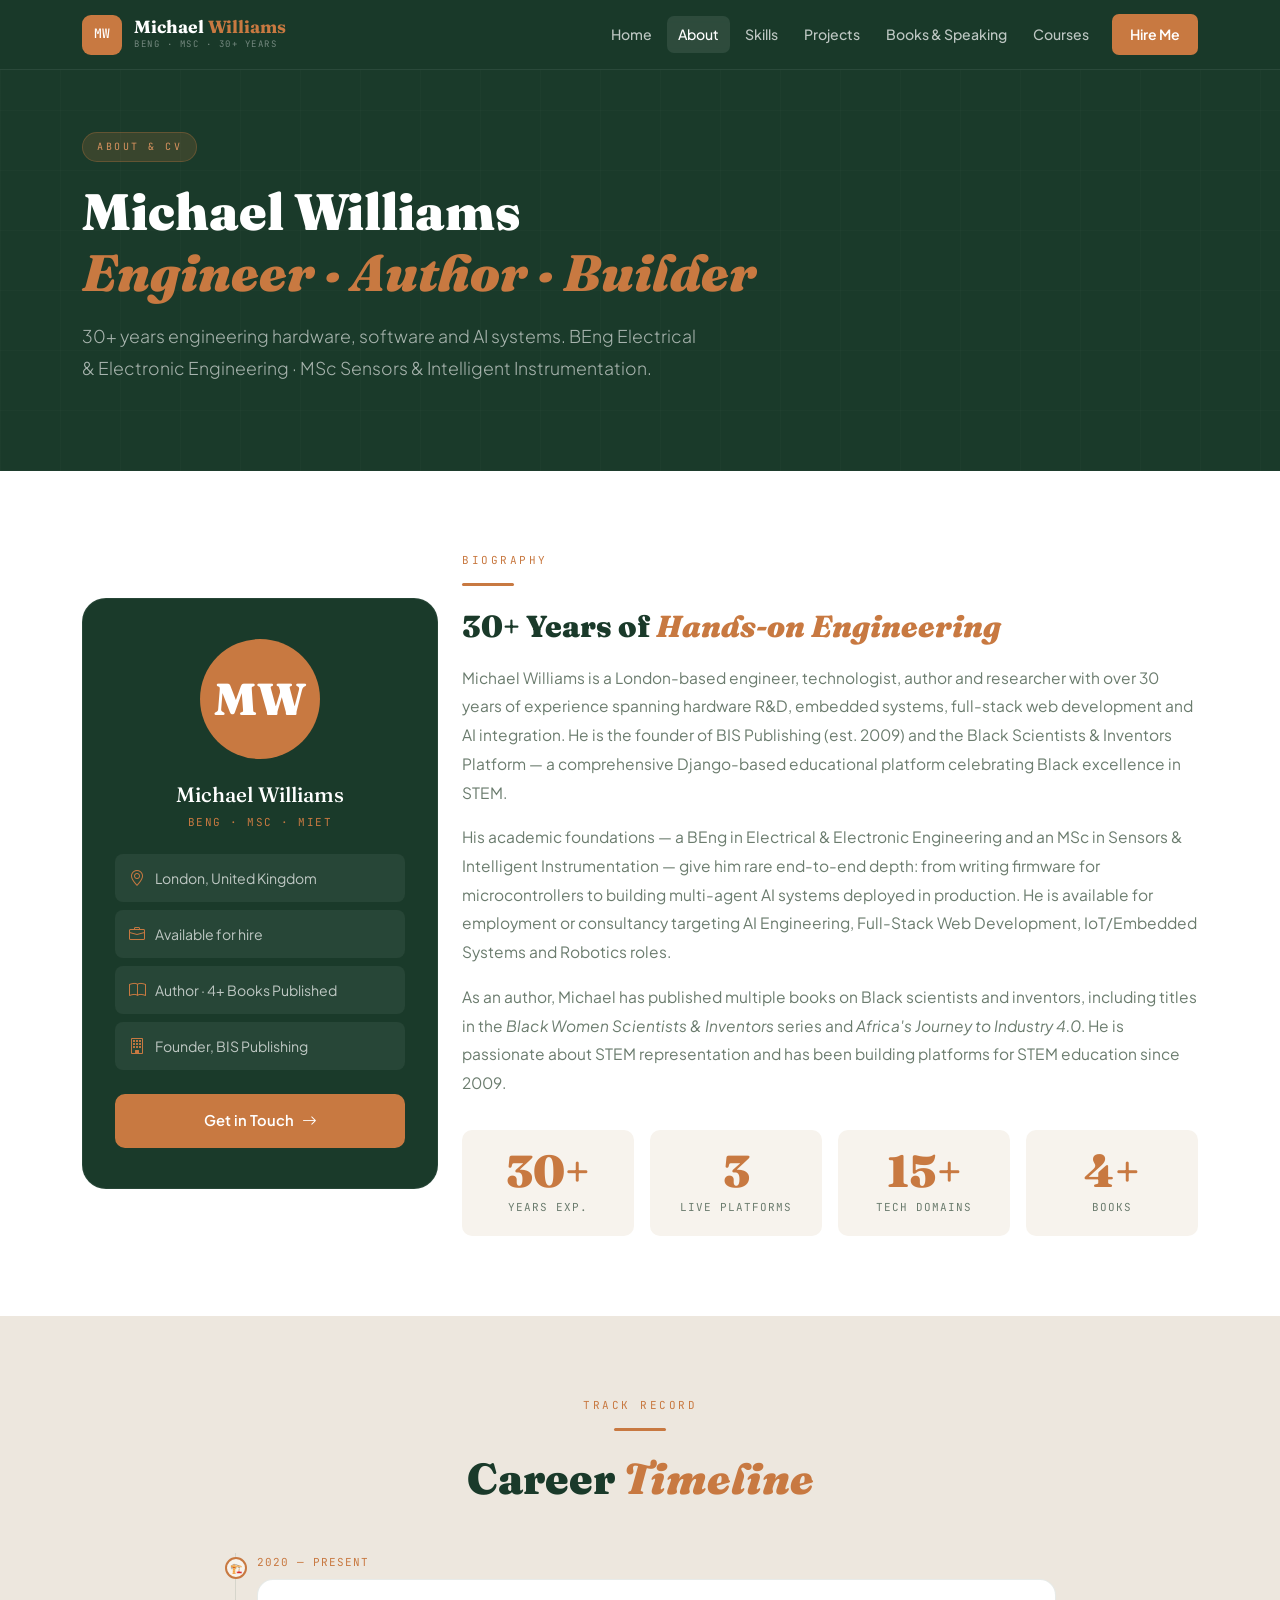
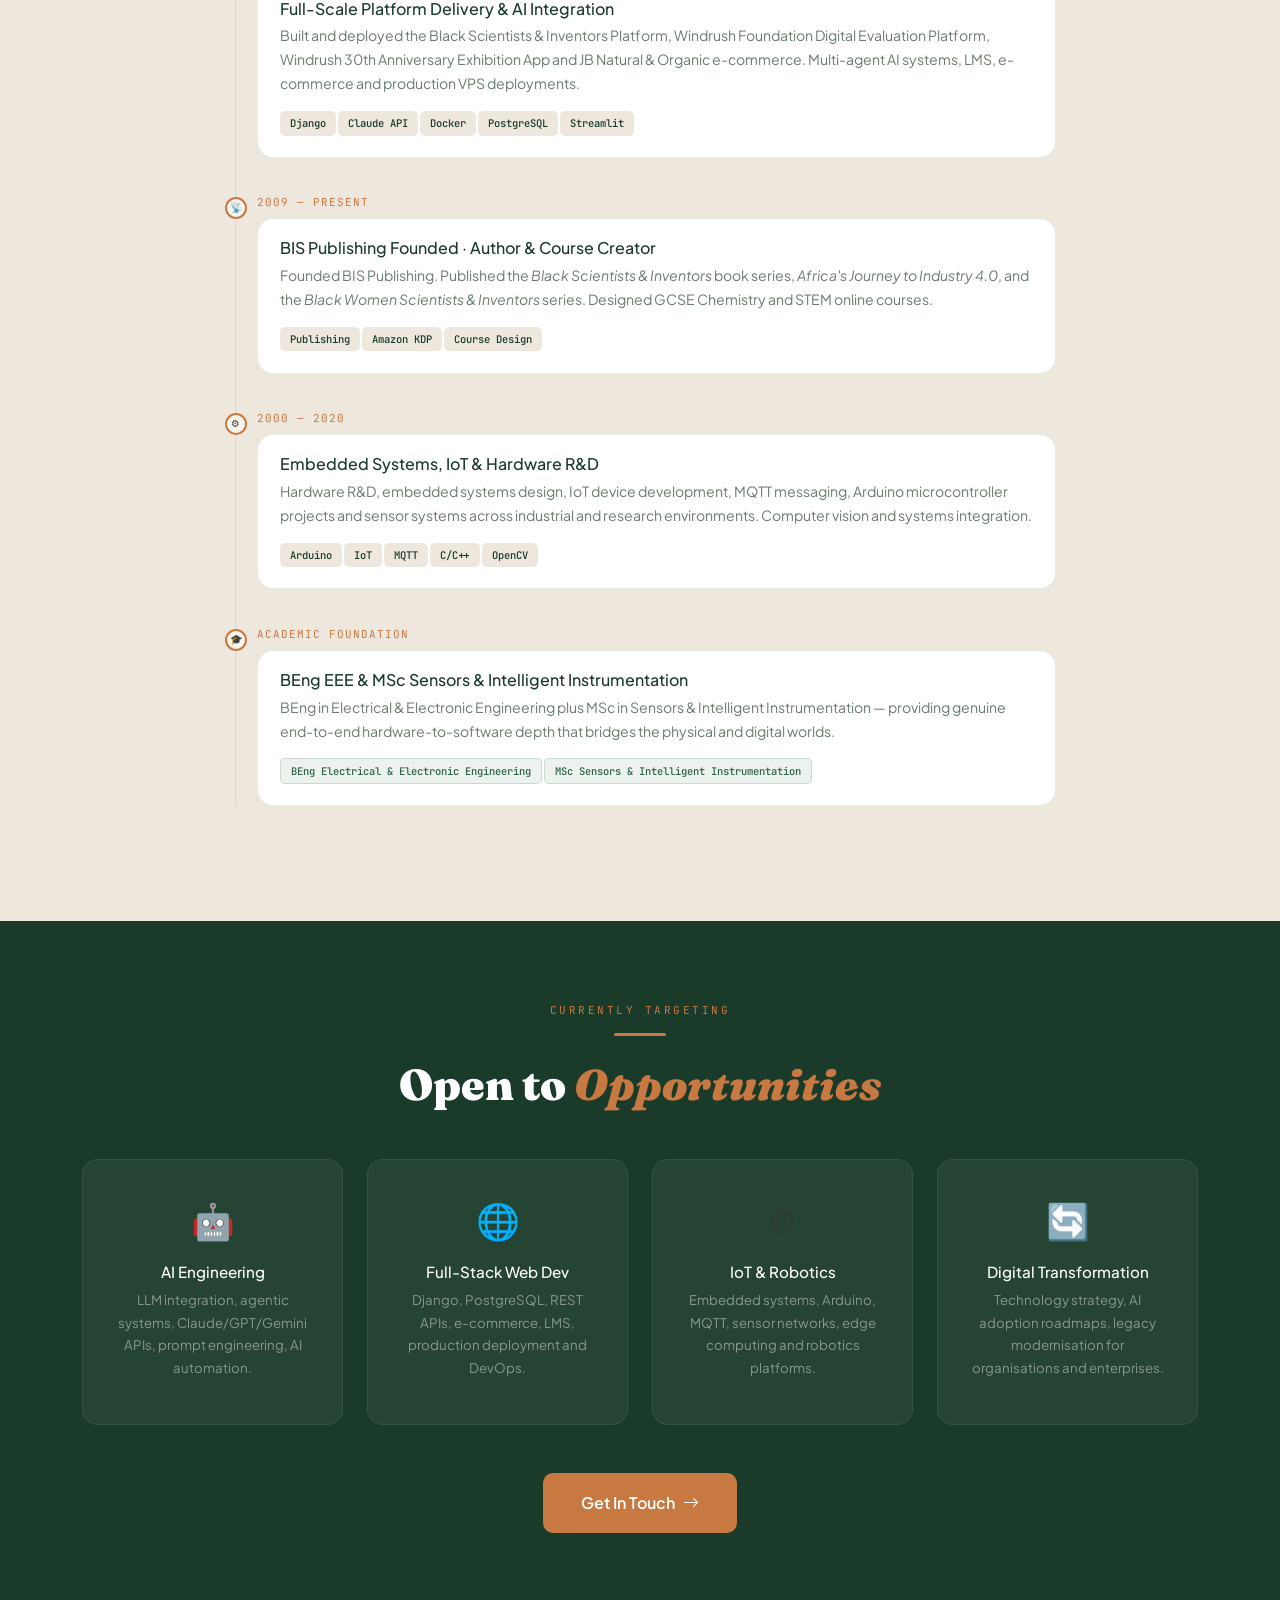
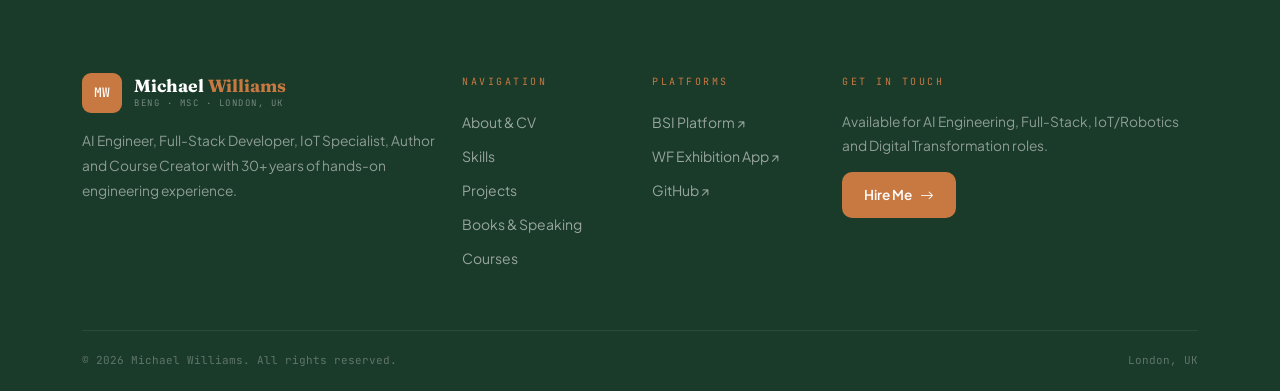
==== about.html @ fec1669c "Initial portfolio — Michael Williams" ====
<!DOCTYPE html>
<html lang="en">
<head>
  <meta charset="UTF-8">
  <meta name="viewport" content="width=device-width, initial-scale=1">
  <title>About & CV | Michael Williams</title>
  <meta name="description" content="Michael Williams BEng MSc — AI Engineer, Full-Stack Developer, IoT Specialist, Author and Course Creator. 30+ years engineering experience. London, UK.">
  <link href="https://cdn.jsdelivr.net/npm/bootstrap@5.3.2/dist/css/bootstrap.min.css" rel="stylesheet">
  <link href="https://cdn.jsdelivr.net/npm/bootstrap-icons@1.11.3/font/bootstrap-icons.css" rel="stylesheet">
  <link href="css/style.css" rel="stylesheet">
</head>
<body>

<!-- ═══ NAVBAR ═══════════════════════════════════════════════ -->
<nav class="navbar navbar-expand-lg fixed-top" id="siteNav">
  <div class="container">
    <a class="navbar-brand" href="index.html">
      <div class="brand-mark">MW</div>
      <div>
        <span class="brand-name">Michael <span>Williams</span></span>
        <span class="brand-sub">BEng · MSc · 30+ Years</span>
      </div>
    </a>
    <button class="navbar-toggler" type="button" data-bs-toggle="collapse" data-bs-target="#navMenu" aria-label="Toggle navigation"><span class="navbar-toggler-icon"></span></button>
    <div class="collapse navbar-collapse" id="navMenu">
      <ul class="navbar-nav ms-auto align-items-lg-center gap-lg-1 py-3 py-lg-0">
        <li class="nav-item"><a class="nav-link" href="index.html">Home</a></li>
        <li class="nav-item"><a class="nav-link active" href="about.html">About</a></li>
        <li class="nav-item"><a class="nav-link" href="skills.html">Skills</a></li>
        <li class="nav-item"><a class="nav-link" href="projects.html">Projects</a></li>
        <li class="nav-item"><a class="nav-link" href="speaking.html">Books & Speaking</a></li>
        <li class="nav-item"><a class="nav-link" href="courses.html">Courses</a></li>
        <li class="nav-item ms-lg-2"><a class="nav-link nav-cta" href="contact.html">Hire Me</a></li>
      </ul>
    </div>
  </div>
</nav>

<!-- ═══ HERO ══════════════════════════════════════════════════ -->
<section class="page-hero">
  <div class="container">
    <div class="hero-badge">About & CV</div>
    <h1>Michael Williams<br><em>Engineer · Author · Builder</em></h1>
    <p class="lead">30+ years engineering hardware, software and AI systems. BEng Electrical & Electronic Engineering · MSc Sensors & Intelligent Instrumentation.</p>
  </div>
</section>

<!-- ═══ BIO ════════════════════════════════════════════════════ -->
<section class="sec-white">
  <div class="container">
    <div class="row align-items-center gy-5">
      <div class="col-lg-4 fade-up">
        <div style="background:var(--green);border-radius:var(--r-xl);padding:2.5rem 2rem;text-align:center;border:1px solid rgba(255,255,255,0.06);">
          <!-- Profile photo placeholder -->
          <div style="width:120px;height:120px;border-radius:50%;background:var(--copper);display:flex;align-items:center;justify-content:center;font-family:'Fraunces',serif;font-size:2.8rem;font-weight:900;color:#fff;margin:0 auto 1.5rem;overflow:hidden;">
            <span><!-- Place your photo here: <img src="images/michael.jpg" style="width:100%;height:100%;object-fit:cover;"> --></span>
            MW
          </div>
          <h4 style="color:#fff;font-size:1.3rem;margin-bottom:0.3rem;">Michael Williams</h4>
          <div style="color:var(--copper);font-family:'JetBrains Mono',monospace;font-size:11px;letter-spacing:1.5px;text-transform:uppercase;margin-bottom:1.4rem;">BEng · MSc · MIET</div>
          <div style="display:flex;flex-direction:column;gap:8px;text-align:left;">
            <div style="background:rgba(255,255,255,0.06);border-radius:8px;padding:10px 14px;display:flex;align-items:center;gap:10px;">
              <i class="bi bi-geo-alt" style="color:var(--copper);"></i>
              <span style="font-size:0.88rem;color:rgba(255,255,255,0.7);">London, United Kingdom</span>
            </div>
            <div style="background:rgba(255,255,255,0.06);border-radius:8px;padding:10px 14px;display:flex;align-items:center;gap:10px;">
              <i class="bi bi-briefcase" style="color:var(--copper);"></i>
              <span style="font-size:0.88rem;color:rgba(255,255,255,0.7);">Available for hire</span>
            </div>
            <div style="background:rgba(255,255,255,0.06);border-radius:8px;padding:10px 14px;display:flex;align-items:center;gap:10px;">
              <i class="bi bi-book" style="color:var(--copper);"></i>
              <span style="font-size:0.88rem;color:rgba(255,255,255,0.7);">Author · 4+ Books Published</span>
            </div>
            <div style="background:rgba(255,255,255,0.06);border-radius:8px;padding:10px 14px;display:flex;align-items:center;gap:10px;">
              <i class="bi bi-building" style="color:var(--copper);"></i>
              <span style="font-size:0.88rem;color:rgba(255,255,255,0.7);">Founder, BIS Publishing</span>
            </div>
          </div>
          <div style="margin-top:1.5rem;">
            <a href="contact.html" class="btn-copper" style="width:100%;justify-content:center;">Get in Touch <i class="bi bi-arrow-right"></i></a>
          </div>
        </div>
      </div>

      <div class="col-lg-8 fade-up delay-1">
        <div class="label-tag">Biography</div>
        <div class="copper-rule"></div>
        <h2 class="section-heading" style="font-size:1.9rem;">30+ Years of <em>Hands-on Engineering</em></h2>
        <p style="color:var(--muted);line-height:1.85;margin-top:1.2rem;font-size:0.97rem;">Michael Williams is a London-based engineer, technologist, author and researcher with over 30 years of experience spanning hardware R&D, embedded systems, full-stack web development and AI integration. He is the founder of BIS Publishing (est. 2009) and the Black Scientists &amp; Inventors Platform — a comprehensive Django-based educational platform celebrating Black excellence in STEM.</p>
        <p style="color:var(--muted);line-height:1.85;margin-top:0.9rem;font-size:0.97rem;">His academic foundations — a BEng in Electrical &amp; Electronic Engineering and an MSc in Sensors &amp; Intelligent Instrumentation — give him rare end-to-end depth: from writing firmware for microcontrollers to building multi-agent AI systems deployed in production. He is available for employment or consultancy targeting AI Engineering, Full-Stack Web Development, IoT/Embedded Systems and Robotics roles.</p>
        <p style="color:var(--muted);line-height:1.85;margin-top:0.9rem;font-size:0.97rem;">As an author, Michael has published multiple books on Black scientists and inventors, including titles in the <em>Black Women Scientists &amp; Inventors</em> series and <em>Africa's Journey to Industry 4.0</em>. He is passionate about STEM representation and has been building platforms for STEM education since 2009.</p>

        <div class="row g-3 mt-3">
          <div class="col-6 col-sm-3">
            <div style="text-align:center;background:var(--cream);border-radius:var(--r);padding:1.2rem;">
              <div class="stat-num">30+</div>
              <div class="stat-lbl">Years Exp.</div>
            </div>
          </div>
          <div class="col-6 col-sm-3">
            <div style="text-align:center;background:var(--cream);border-radius:var(--r);padding:1.2rem;">
              <div class="stat-num">3</div>
              <div class="stat-lbl">Live Platforms</div>
            </div>
          </div>
          <div class="col-6 col-sm-3">
            <div style="text-align:center;background:var(--cream);border-radius:var(--r);padding:1.2rem;">
              <div class="stat-num">15+</div>
              <div class="stat-lbl">Tech Domains</div>
            </div>
          </div>
          <div class="col-6 col-sm-3">
            <div style="text-align:center;background:var(--cream);border-radius:var(--r);padding:1.2rem;">
              <div class="stat-num">4+</div>
              <div class="stat-lbl">Books</div>
            </div>
          </div>
        </div>
      </div>
    </div>
  </div>
</section>

<!-- ═══ TIMELINE ══════════════════════════════════════════════ -->
<section class="sec-off">
  <div class="container">
    <div class="text-center mb-5 fade-up">
      <div class="label-tag">Track Record</div>
      <div class="copper-rule mx-auto"></div>
      <h2 class="section-heading">Career <em>Timeline</em></h2>
    </div>
    <div class="row justify-content-center">
      <div class="col-lg-9">
        <div class="timeline-wrap">
          <div class="tl-item fade-up">
            <div class="tl-dot">🏗️</div>
            <div class="tl-date">2020 — Present</div>
            <div class="tl-card">
              <h5 style="font-size:1rem;color:var(--green);margin-bottom:0.4rem;">Full-Scale Platform Delivery & AI Integration</h5>
              <p style="font-size:0.88rem;color:var(--muted);line-height:1.7;margin-bottom:0.7rem;">Built and deployed the Black Scientists &amp; Inventors Platform, Windrush Foundation Digital Evaluation Platform, Windrush 30th Anniversary Exhibition App and JB Natural &amp; Organic e-commerce. Multi-agent AI systems, LMS, e-commerce and production VPS deployments.</p>
              <div><span class="tech-tag">Django</span><span class="tech-tag">Claude API</span><span class="tech-tag">Docker</span><span class="tech-tag">PostgreSQL</span><span class="tech-tag">Streamlit</span></div>
            </div>
          </div>

          <div class="tl-item fade-up delay-1">
            <div class="tl-dot">📡</div>
            <div class="tl-date">2009 — Present</div>
            <div class="tl-card">
              <h5 style="font-size:1rem;color:var(--green);margin-bottom:0.4rem;">BIS Publishing Founded · Author & Course Creator</h5>
              <p style="font-size:0.88rem;color:var(--muted);line-height:1.7;margin-bottom:0.7rem;">Founded BIS Publishing. Published the <em>Black Scientists &amp; Inventors</em> book series, <em>Africa's Journey to Industry 4.0</em>, and the <em>Black Women Scientists &amp; Inventors</em> series. Designed GCSE Chemistry and STEM online courses.</p>
              <div><span class="tech-tag">Publishing</span><span class="tech-tag">Amazon KDP</span><span class="tech-tag">Course Design</span></div>
            </div>
          </div>

          <div class="tl-item fade-up delay-2">
            <div class="tl-dot">⚙️</div>
            <div class="tl-date">2000 — 2020</div>
            <div class="tl-card">
              <h5 style="font-size:1rem;color:var(--green);margin-bottom:0.4rem;">Embedded Systems, IoT & Hardware R&D</h5>
              <p style="font-size:0.88rem;color:var(--muted);line-height:1.7;margin-bottom:0.7rem;">Hardware R&D, embedded systems design, IoT device development, MQTT messaging, Arduino microcontroller projects and sensor systems across industrial and research environments. Computer vision and systems integration.</p>
              <div><span class="tech-tag">Arduino</span><span class="tech-tag">IoT</span><span class="tech-tag">MQTT</span><span class="tech-tag">C/C++</span><span class="tech-tag">OpenCV</span></div>
            </div>
          </div>

          <div class="tl-item fade-up delay-3">
            <div class="tl-dot">🎓</div>
            <div class="tl-date">Academic Foundation</div>
            <div class="tl-card">
              <h5 style="font-size:1rem;color:var(--green);margin-bottom:0.4rem;">BEng EEE & MSc Sensors & Intelligent Instrumentation</h5>
              <p style="font-size:0.88rem;color:var(--muted);line-height:1.7;margin-bottom:0.7rem;">BEng in Electrical &amp; Electronic Engineering plus MSc in Sensors &amp; Intelligent Instrumentation — providing genuine end-to-end hardware-to-software depth that bridges the physical and digital worlds.</p>
              <div><span class="tag-sage">BEng Electrical & Electronic Engineering</span><span class="tag-sage">MSc Sensors & Intelligent Instrumentation</span></div>
            </div>
          </div>
        </div>
      </div>
    </div>
  </div>
</section>

<!-- ═══ TARGET ROLES ══════════════════════════════════════════ -->
<section class="sec-green">
  <div class="container">
    <div class="text-center mb-5 fade-up">
      <div class="label-tag">Currently Targeting</div>
      <div class="copper-rule mx-auto"></div>
      <h2 class="section-heading" style="color:#fff;">Open to <em>Opportunities</em></h2>
    </div>
    <div class="row g-4">
      <div class="col-md-6 col-lg-3 fade-up">
        <div style="background:rgba(255,255,255,0.05);border:1px solid rgba(255,255,255,0.08);border-radius:var(--r-lg);padding:1.8rem;text-align:center;height:100%;">
          <div style="font-size:2.2rem;margin-bottom:0.8rem;">🤖</div>
          <h6 style="color:#fff;font-size:0.95rem;margin-bottom:0.5rem;">AI Engineering</h6>
          <p style="font-size:0.83rem;color:rgba(255,255,255,0.45);line-height:1.7;">LLM integration, agentic systems, Claude/GPT/Gemini APIs, prompt engineering, AI automation.</p>
        </div>
      </div>
      <div class="col-md-6 col-lg-3 fade-up delay-1">
        <div style="background:rgba(255,255,255,0.05);border:1px solid rgba(255,255,255,0.08);border-radius:var(--r-lg);padding:1.8rem;text-align:center;height:100%;">
          <div style="font-size:2.2rem;margin-bottom:0.8rem;">🌐</div>
          <h6 style="color:#fff;font-size:0.95rem;margin-bottom:0.5rem;">Full-Stack Web Dev</h6>
          <p style="font-size:0.83rem;color:rgba(255,255,255,0.45);line-height:1.7;">Django, PostgreSQL, REST APIs, e-commerce, LMS, production deployment and DevOps.</p>
        </div>
      </div>
      <div class="col-md-6 col-lg-3 fade-up delay-2">
        <div style="background:rgba(255,255,255,0.05);border:1px solid rgba(255,255,255,0.08);border-radius:var(--r-lg);padding:1.8rem;text-align:center;height:100%;">
          <div style="font-size:2.2rem;margin-bottom:0.8rem;">⚙️</div>
          <h6 style="color:#fff;font-size:0.95rem;margin-bottom:0.5rem;">IoT & Robotics</h6>
          <p style="font-size:0.83rem;color:rgba(255,255,255,0.45);line-height:1.7;">Embedded systems, Arduino, MQTT, sensor networks, edge computing and robotics platforms.</p>
        </div>
      </div>
      <div class="col-md-6 col-lg-3 fade-up delay-3">
        <div style="background:rgba(255,255,255,0.05);border:1px solid rgba(255,255,255,0.08);border-radius:var(--r-lg);padding:1.8rem;text-align:center;height:100%;">
          <div style="font-size:2.2rem;margin-bottom:0.8rem;">🔄</div>
          <h6 style="color:#fff;font-size:0.95rem;margin-bottom:0.5rem;">Digital Transformation</h6>
          <p style="font-size:0.83rem;color:rgba(255,255,255,0.45);line-height:1.7;">Technology strategy, AI adoption roadmaps, legacy modernisation for organisations and enterprises.</p>
        </div>
      </div>
    </div>
    <div class="text-center mt-5 fade-up">
      <a href="contact.html" class="btn-copper" style="font-size:1rem;padding:14px 36px;">Get In Touch <i class="bi bi-arrow-right"></i></a>
    </div>
  </div>
</section>

<!-- ═══ FOOTER ════════════════════════════════════════════════ -->
<footer>
  <div class="container">
    <div class="row g-4">
      <div class="col-lg-4 col-md-6">
        <div style="display:flex;align-items:center;gap:12px;margin-bottom:1rem;">
          <div class="brand-mark">MW</div>
          <div>
            <span class="brand-name">Michael <span>Williams</span></span>
            <span class="brand-sub">BEng · MSc · London, UK</span>
          </div>
        </div>
        <p style="font-size:0.86rem;line-height:1.8;color:rgba(255,255,255,0.5);">AI Engineer, Full-Stack Developer, IoT Specialist, Author and Course Creator with 30+ years of hands-on engineering experience.</p>
      </div>
      <div class="col-lg-2 col-md-3 col-6">
        <div class="footer-heading">Navigation</div>
        <a href="about.html">About & CV</a>
        <a href="skills.html">Skills</a>
        <a href="projects.html">Projects</a>
        <a href="speaking.html">Books & Speaking</a>
        <a href="courses.html">Courses</a>
      </div>
      <div class="col-lg-2 col-md-3 col-6">
        <div class="footer-heading">Platforms</div>
        <a href="https://blackscientistsandinventors.com" target="_blank" rel="noopener">BSI Platform ↗</a>
        <a href="https://wfincolour.streamlit.app/" target="_blank" rel="noopener">WF Exhibition App ↗</a>
        <a href="https://github.com/mikeconel" target="_blank" rel="noopener">GitHub ↗</a>
      </div>
      <div class="col-lg-4 col-md-6">
        <div class="footer-heading">Get In Touch</div>
        <p style="font-size:0.86rem;line-height:1.75;margin-bottom:0.9rem;color:rgba(255,255,255,0.5);">Available for AI Engineering, Full-Stack, IoT/Robotics and Digital Transformation roles.</p>
        <a href="contact.html" class="btn-copper" style="font-size:0.85rem;padding:9px 20px;">Hire Me <i class="bi bi-arrow-right"></i></a>
      </div>
    </div>
    <div class="footer-bottom">
      <span>© 2026 Michael Williams. All rights reserved.</span>
      <span style="font-family:'JetBrains Mono',monospace;">London, UK</span>
    </div>
  </div>
</footer>

<script src="https://cdn.jsdelivr.net/npm/bootstrap@5.3.2/dist/js/bootstrap.bundle.min.js"></script>
<script src="js/main.js"></script>
</body>
</html>
---- css/style.css ----
/* ============================================================
   MICHAEL WILLIAMS — Personal Portfolio
   Scheme: Forest Green · Warm Cream · Copper
   Fonts:  Fraunces (headings) · Plus Jakarta Sans (body) · JetBrains Mono (code)
   ============================================================ */

@import url('https://fonts.googleapis.com/css2?family=Fraunces:ital,opsz,wght@0,9..144,300;0,9..144,700;0,9..144,900;1,9..144,400;1,9..144,700&family=Plus+Jakarta+Sans:wght@300;400;500;600;700&family=JetBrains+Mono:wght@400;500&display=swap');

/* ── Variables ───────────────────────────────────────────── */
:root {
  --green:        #1a3a2a;
  --green-mid:    #244d38;
  --green-light:  #2e6347;
  --green-pale:   #3d7a59;
  --copper:       #c87941;
  --copper-lt:    #d9935f;
  --copper-pale:  #fdf4ec;
  --copper-dim:   rgba(200,121,65,0.13);
  --copper-border:rgba(200,121,65,0.3);
  --cream:        #f7f3ed;
  --cream-dark:   #ede7de;
  --white:        #ffffff;
  --body-text:    #2c3e30;
  --muted:        #6b7c6e;
  --light-border: rgba(26,58,42,0.1);
  --sage:         #7fa689;
  --sage-pale:    #e8f0ea;
  --shadow-sm:    0 2px 10px rgba(26,58,42,0.07);
  --shadow-md:    0 8px 28px rgba(26,58,42,0.11);
  --shadow-lg:    0 20px 56px rgba(26,58,42,0.15);
  --r:            10px;
  --r-lg:         16px;
  --r-xl:         24px;
  --ease:         cubic-bezier(0.4,0,0.2,1);
  --t:            0.26s;
}

/* ── Reset & Base ────────────────────────────────────────── */
*, *::before, *::after { box-sizing: border-box; margin: 0; padding: 0; }
html { scroll-behavior: smooth; font-size: 16px; }
body {
  font-family: 'Plus Jakarta Sans', system-ui, sans-serif;
  color: var(--body-text);
  background: var(--cream);
  overflow-x: hidden;
  line-height: 1.75;
}
h1,h2,h3,h4 { font-family: 'Fraunces', Georgia, serif; color: var(--green); line-height: 1.2; }
a { color: var(--copper); text-decoration: none; transition: color var(--t) var(--ease); }
a:hover { color: var(--copper-lt); }
img { max-width: 100%; }
ul { list-style: none; padding: 0; margin: 0; }

/* ── Typography helpers ──────────────────────────────────── */
.label-tag {
  font-family: 'JetBrains Mono', monospace;
  font-size: 11px;
  letter-spacing: 2.5px;
  text-transform: uppercase;
  color: var(--copper);
}
.section-heading {
  font-size: clamp(1.9rem, 3.5vw, 2.7rem);
  font-weight: 900;
  color: var(--green);
}
.section-heading em { font-style: italic; color: var(--copper); }
.lead-text {
  font-size: 1.05rem;
  color: var(--muted);
  max-width: 580px;
  line-height: 1.8;
}
.copper-rule { width: 52px; height: 3px; background: var(--copper); border-radius: 2px; margin: 0.8rem 0 1.4rem; }

/* ── Buttons ─────────────────────────────────────────────── */
.btn-copper {
  display: inline-flex; align-items: center; gap: 8px;
  background: var(--copper); color: var(--white);
  font-weight: 600; font-size: 0.92rem;
  padding: 12px 28px; border-radius: var(--r);
  border: 2px solid var(--copper);
  transition: all var(--t) var(--ease); cursor: pointer;
  font-family: 'Plus Jakarta Sans', sans-serif;
}
.btn-copper:hover {
  background: var(--copper-lt); border-color: var(--copper-lt);
  color: var(--white); transform: translateY(-2px);
  box-shadow: 0 8px 22px rgba(200,121,65,0.3);
}
.btn-ghost {
  display: inline-flex; align-items: center; gap: 8px;
  background: transparent; color: var(--copper);
  font-weight: 500; font-size: 0.92rem;
  padding: 11px 26px; border-radius: var(--r);
  border: 1.5px solid var(--copper-border);
  transition: all var(--t) var(--ease); cursor: pointer;
  font-family: 'Plus Jakarta Sans', sans-serif;
}
.btn-ghost:hover {
  background: var(--copper-dim); border-color: var(--copper);
  color: var(--copper); transform: translateY(-2px);
}
.btn-white {
  display: inline-flex; align-items: center; gap: 8px;
  background: rgba(255,255,255,0.12); color: #fff;
  font-weight: 500; font-size: 0.92rem;
  padding: 11px 26px; border-radius: var(--r);
  border: 1.5px solid rgba(255,255,255,0.25);
  transition: all var(--t) var(--ease); cursor: pointer;
  font-family: 'Plus Jakarta Sans', sans-serif;
}
.btn-white:hover {
  background: rgba(255,255,255,0.2); color: #fff; transform: translateY(-2px);
}

/* ── Navbar ──────────────────────────────────────────────── */
#siteNav {
  background: rgba(26,58,42,0.96);
  backdrop-filter: blur(12px);
  border-bottom: 1px solid rgba(255,255,255,0.08);
  padding: 0.6rem 0;
  transition: all var(--t) var(--ease);
}
#siteNav.scrolled {
  background: rgba(26,58,42,0.99);
  box-shadow: 0 4px 20px rgba(0,0,0,0.2);
}
.navbar-brand { display: flex; align-items: center; gap: 12px; }
.brand-mark {
  background: var(--copper);
  color: var(--white);
  font-family: 'JetBrains Mono', monospace;
  font-size: 13px; font-weight: 500;
  width: 40px; height: 40px;
  border-radius: 9px;
  display: flex; align-items: center; justify-content: center;
}
.brand-name {
  font-family: 'Fraunces', serif;
  font-size: 1.1rem; font-weight: 700;
  color: #fff; display: block; line-height: 1.2;
}
.brand-name span { color: var(--copper); }
.brand-sub {
  font-family: 'JetBrains Mono', monospace;
  font-size: 9px; color: rgba(255,255,255,0.4);
  letter-spacing: 1.5px; text-transform: uppercase; display: block;
}
.nav-link {
  color: rgba(255,255,255,0.72) !important;
  font-size: 0.88rem; font-weight: 500;
  padding: 6px 11px !important;
  border-radius: 7px;
  transition: all var(--t) var(--ease);
}
.nav-link:hover, .nav-link.active {
  color: #fff !important;
  background: rgba(255,255,255,0.09);
}
.nav-cta {
  background: var(--copper) !important;
  color: var(--white) !important;
  font-weight: 600 !important;
  padding: 8px 18px !important;
  border-radius: 7px;
}
.nav-cta:hover { background: var(--copper-lt) !important; color: var(--white) !important; }
.navbar-toggler { border-color: rgba(255,255,255,0.3); }
.navbar-toggler-icon { filter: invert(1); }

/* ── Page Hero (inner pages) ─────────────────────────────── */
.page-hero {
  background: var(--green);
  padding: 130px 0 70px;
  position: relative;
  overflow: hidden;
}
.page-hero::before {
  content: '';
  position: absolute; inset: 0;
  background-image:
    repeating-linear-gradient(0deg, rgba(255,255,255,0.015) 0, rgba(255,255,255,0.015) 1px, transparent 1px, transparent 60px),
    repeating-linear-gradient(90deg, rgba(255,255,255,0.015) 0, rgba(255,255,255,0.015) 1px, transparent 1px, transparent 60px);
  pointer-events: none;
}
.page-hero .hero-badge {
  display: inline-block;
  background: rgba(200,121,65,0.18);
  border: 1px solid var(--copper-border);
  color: var(--copper-lt);
  font-family: 'JetBrains Mono', monospace;
  font-size: 10px; letter-spacing: 2.5px; text-transform: uppercase;
  padding: 5px 14px; border-radius: 20px; margin-bottom: 1.2rem;
}
.page-hero h1 {
  font-size: clamp(2.2rem, 4.5vw, 3.2rem);
  font-weight: 900; color: #fff; margin-bottom: 1rem;
}
.page-hero h1 em { font-style: italic; color: var(--copper); }
.page-hero .lead {
  color: rgba(255,255,255,0.62); font-size: 1.1rem; max-width: 620px; line-height: 1.85;
}

/* ── Sections ─────────────────────────────────────────────── */
.sec-cream   { background: var(--cream);      padding: 80px 0; }
.sec-white   { background: var(--white);      padding: 80px 0; }
.sec-off     { background: var(--cream-dark); padding: 80px 0; }
.sec-green   { background: var(--green);      padding: 80px 0; }
.sec-sage    { background: var(--sage-pale);  padding: 80px 0; }

/* ── Cards ───────────────────────────────────────────────── */
.card-mw {
  background: var(--white);
  border: 1px solid var(--light-border);
  border-radius: var(--r-lg);
  padding: 1.8rem;
  transition: all var(--t) var(--ease);
  height: 100%;
}
.card-mw:hover {
  border-color: var(--copper-border);
  box-shadow: var(--shadow-md);
  transform: translateY(-3px);
}
.card-icon-wrap {
  width: 46px; height: 46px;
  border-radius: 10px;
  display: flex; align-items: center; justify-content: center;
  margin-bottom: 1rem;
  background: var(--sage-pale);
}

/* ── Tech Tags ───────────────────────────────────────────── */
.tech-tag {
  display: inline-block;
  background: var(--cream-dark);
  color: var(--green);
  font-family: 'JetBrains Mono', monospace;
  font-size: 10.5px; font-weight: 500;
  padding: 3px 10px; border-radius: 5px;
  margin: 2px 2px 2px 0;
}
.tag-sage {
  display: inline-block;
  background: rgba(127,166,137,0.15);
  color: var(--green-light);
  border: 1px solid rgba(127,166,137,0.3);
  font-family: 'JetBrains Mono', monospace;
  font-size: 10.5px; font-weight: 500;
  padding: 3px 10px; border-radius: 5px;
  margin: 2px 2px 2px 0;
}

/* ── Highlight Strip ─────────────────────────────────────── */
.highlight-strip {
  background: var(--copper-pale);
  border-left: 3px solid var(--copper);
  border-radius: 0 var(--r) var(--r) 0;
  padding: 10px 16px;
  font-size: 0.875rem;
  color: var(--body-text);
  margin-top: 1rem;
}

/* ── Image Placeholder ───────────────────────────────────── */
.img-placeholder {
  background: linear-gradient(135deg, var(--green-mid) 0%, var(--green-light) 100%);
  border-radius: var(--r-lg);
  display: flex; flex-direction: column;
  align-items: center; justify-content: center;
  color: rgba(255,255,255,0.5);
  font-family: 'JetBrains Mono', monospace;
  font-size: 11px; letter-spacing: 1.5px; text-transform: uppercase;
  text-align: center; gap: 10px;
  padding: 2rem;
  border: 2px dashed rgba(255,255,255,0.15);
  min-height: 220px;
}
.img-placeholder i { font-size: 2.5rem; color: rgba(255,255,255,0.25); }
.img-placeholder span { color: rgba(255,255,255,0.4); }

/* ── Badge Live ──────────────────────────────────────────── */
.badge-live {
  display: inline-flex; align-items: center; gap: 5px;
  background: rgba(127,166,137,0.15);
  border: 1px solid rgba(127,166,137,0.3);
  color: #3d7a59;
  font-family: 'JetBrains Mono', monospace;
  font-size: 10px; letter-spacing: 1px; text-transform: uppercase;
  padding: 4px 10px; border-radius: 20px;
}
.badge-live::before {
  content: ''; width: 6px; height: 6px; border-radius: 50%;
  background: #3d7a59; box-shadow: 0 0 5px rgba(61,122,89,0.5);
}

/* ── Timeline ────────────────────────────────────────────── */
.timeline-wrap { position: relative; padding-left: 32px; }
.timeline-wrap::before {
  content: ''; position: absolute; left: 10px; top: 0; bottom: 0;
  width: 1px; background: var(--light-border);
}
.tl-item { position: relative; margin-bottom: 2.2rem; }
.tl-dot {
  position: absolute; left: -32px; top: 4px;
  width: 22px; height: 22px; border-radius: 50%;
  background: var(--cream); border: 2px solid var(--copper);
  display: flex; align-items: center; justify-content: center;
  font-size: 10px;
}
.tl-date {
  font-family: 'JetBrains Mono', monospace;
  font-size: 11px; color: var(--copper); letter-spacing: 1px;
  text-transform: uppercase; margin-bottom: 6px;
}
.tl-card {
  background: var(--white); border: 1px solid var(--light-border);
  border-radius: var(--r-lg); padding: 1.2rem 1.4rem;
}
.tl-card:hover { border-color: var(--copper-border); }

/* ── Filter Buttons ──────────────────────────────────────── */
.filter-btn {
  background: var(--white); border: 1.5px solid var(--light-border);
  color: var(--muted); font-size: 0.84rem; font-weight: 500;
  padding: 7px 18px; border-radius: 20px; cursor: pointer;
  transition: all var(--t) var(--ease);
  font-family: 'Plus Jakarta Sans', sans-serif;
}
.filter-btn:hover { border-color: var(--copper); color: var(--copper); }
.filter-btn.active {
  background: var(--green); border-color: var(--green);
  color: #fff;
}

/* ── Stat Numbers ────────────────────────────────────────── */
.stat-num {
  font-family: 'Fraunces', serif;
  font-size: 2.8rem; font-weight: 900;
  color: var(--copper); line-height: 1;
}
.stat-lbl {
  font-size: 11px; color: var(--muted);
  font-family: 'JetBrains Mono', monospace;
  margin-top: 4px; text-transform: uppercase; letter-spacing: 1px;
}

/* ── Footer ──────────────────────────────────────────────── */
footer {
  background: var(--green);
  color: rgba(255,255,255,0.6);
  padding: 60px 0 0;
  font-size: 0.88rem;
}
.footer-heading {
  font-family: 'JetBrains Mono', monospace;
  font-size: 10px; letter-spacing: 2.5px; text-transform: uppercase;
  color: var(--copper); margin-bottom: 1.2rem;
}
footer a {
  display: block; color: rgba(255,255,255,0.55);
  font-size: 0.875rem; margin-bottom: 0.6rem;
  transition: color var(--t) var(--ease);
}
footer a:hover { color: var(--copper-lt); }
.footer-bottom {
  border-top: 1px solid rgba(255,255,255,0.08);
  padding: 20px 0; margin-top: 50px;
  display: flex; justify-content: space-between; flex-wrap: wrap; gap: 8px;
  font-family: 'JetBrains Mono', monospace; font-size: 11px;
  color: rgba(255,255,255,0.3);
}

/* ── Animations ──────────────────────────────────────────── */
.fade-up { opacity: 0; transform: translateY(28px); transition: opacity 0.65s var(--ease), transform 0.65s var(--ease); }
.fade-up.visible { opacity: 1; transform: none; }
.delay-1 { transition-delay: 0.1s; }
.delay-2 { transition-delay: 0.2s; }
.delay-3 { transition-delay: 0.3s; }
.delay-4 { transition-delay: 0.4s; }

/* ── Skills page progress bars ───────────────────────────── */
.skill-bar-wrap { margin-bottom: 0.9rem; }
.skill-bar-label { display: flex; justify-content: space-between; font-size: 0.85rem; margin-bottom: 5px; color: var(--body-text); }
.skill-bar-label span { color: var(--muted); font-family: 'JetBrains Mono', monospace; font-size: 11px; }
.skill-bar-track { height: 6px; background: var(--cream-dark); border-radius: 3px; overflow: hidden; }
.skill-bar-fill { height: 100%; background: linear-gradient(90deg, var(--green), var(--copper)); border-radius: 3px; width: 0; transition: width 1.2s var(--ease); }

/* ── Book card ───────────────────────────────────────────── */
.book-card {
  background: var(--white);
  border: 1px solid var(--light-border);
  border-radius: var(--r-lg);
  overflow: hidden;
  transition: all var(--t) var(--ease);
  height: 100%;
}
.book-card:hover { transform: translateY(-4px); box-shadow: var(--shadow-md); border-color: var(--copper-border); }
.book-cover {
  aspect-ratio: 3/4;
  display: flex; align-items: center; justify-content: center;
  font-size: 2rem; position: relative; overflow: hidden;
}
.book-info { padding: 1.2rem; }

/* ── Course card ─────────────────────────────────────────── */
.course-band { background: var(--green); padding: 1rem 1.3rem; border-radius: var(--r) var(--r) 0 0; }
.module-item {
  display: flex; align-items: flex-start; gap: 10px;
  padding: 8px 0; border-bottom: 1px solid var(--light-border);
  font-size: 0.88rem; color: var(--muted);
}
.module-item:last-child { border-bottom: none; }
.module-num { font-family: 'JetBrains Mono', monospace; font-size: 10px; color: var(--copper); width: 24px; flex-shrink: 0; padding-top: 3px; }

/* ── Responsive ──────────────────────────────────────────── */
@media (max-width: 991px) {
  #navMenu { background: rgba(26,58,42,0.98); border-radius: 0 0 12px 12px; padding: 0.5rem 0; }
  .sec-cream, .sec-white, .sec-off, .sec-green, .sec-sage { padding: 60px 0; }
}
@media (max-width: 576px) {
  .page-hero { padding: 110px 0 50px; }
}
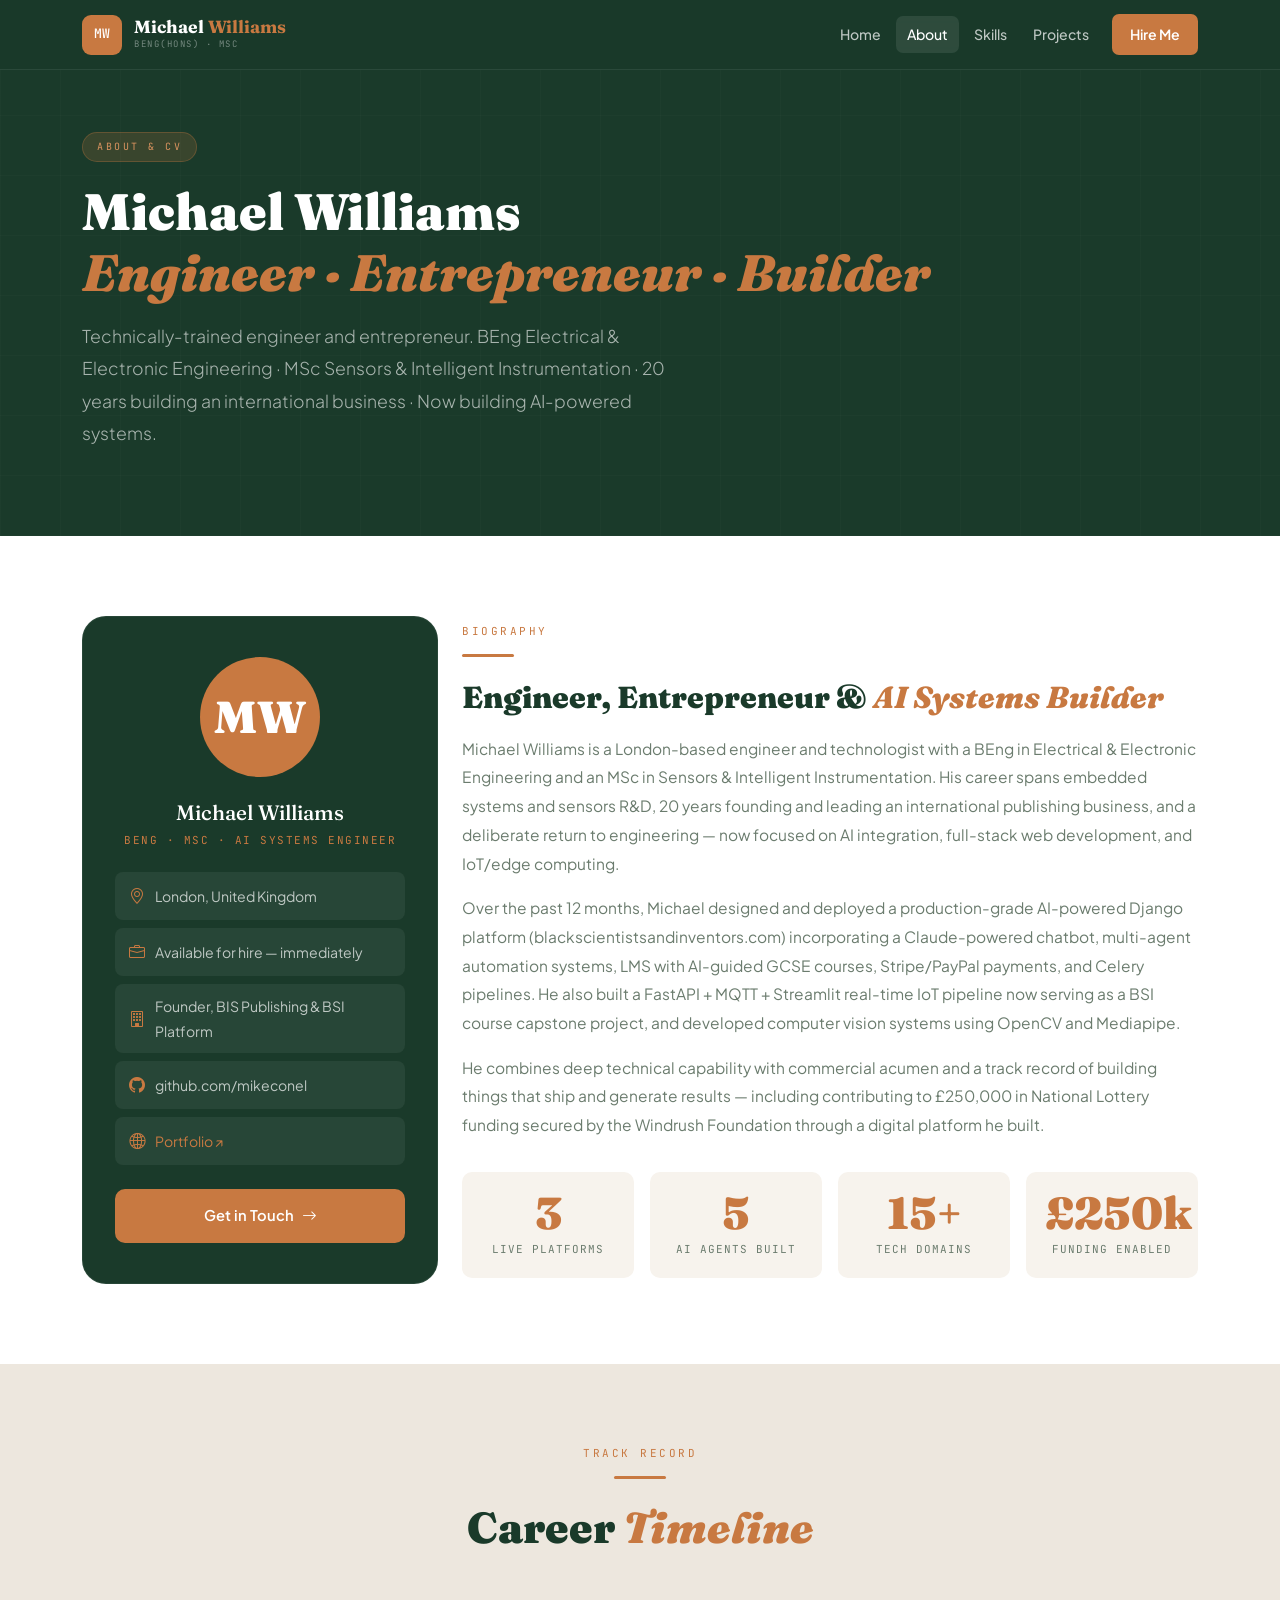
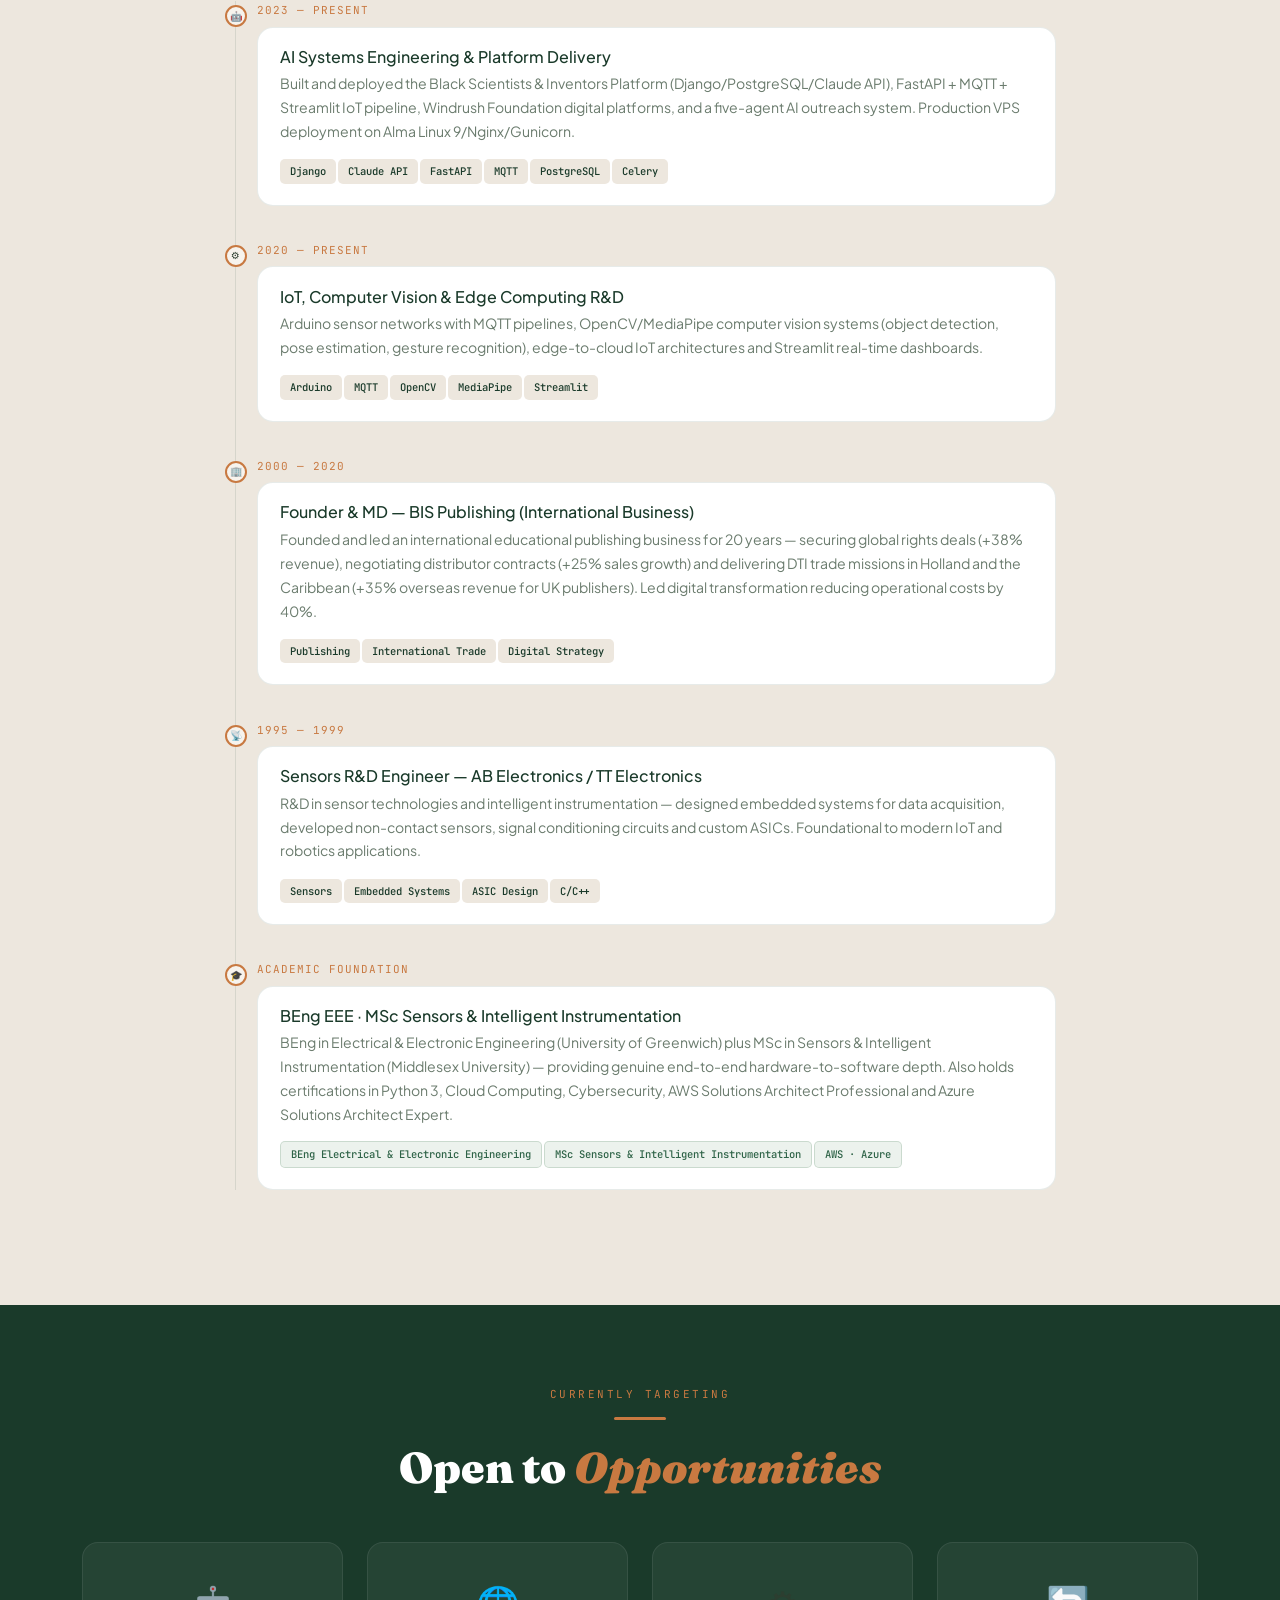
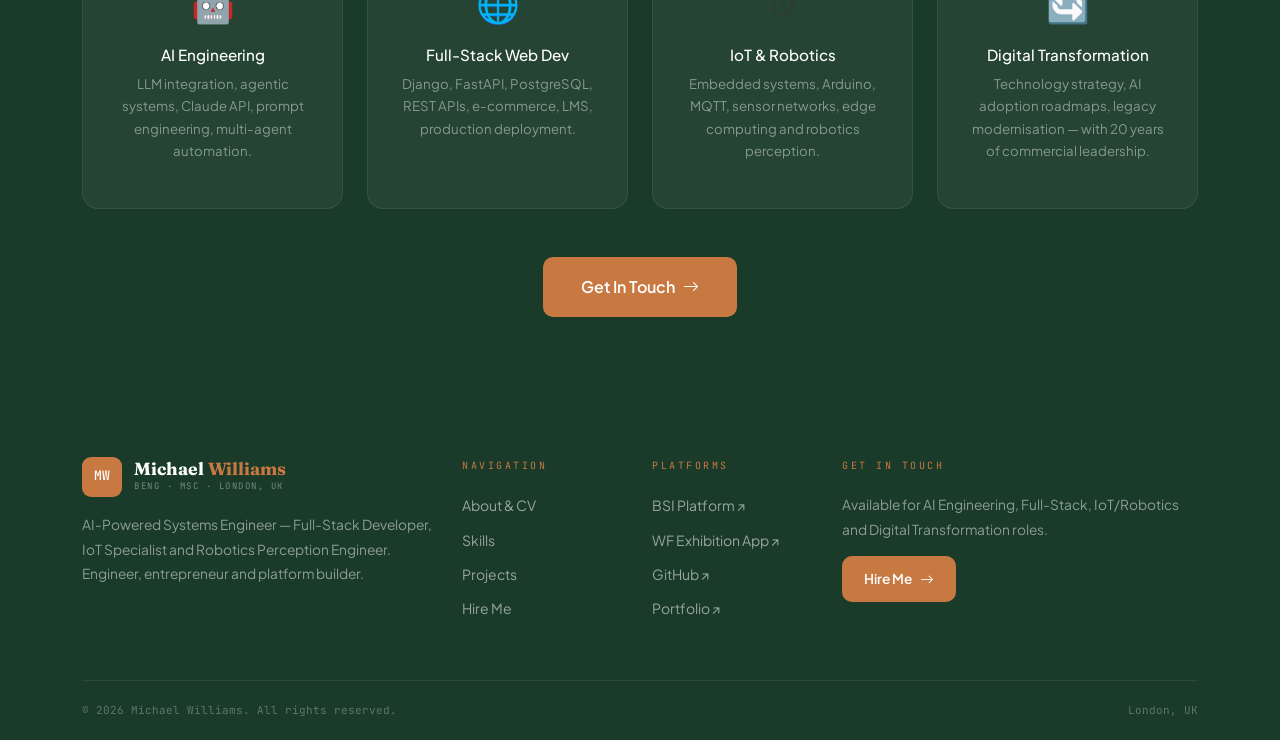
==== commit e03ee7b1: "Update portfolio — fix contact form, add images" ====
--- a/about.html
+++ b/about.html
@@ -4,7 +4,7 @@
   <meta charset="UTF-8">
   <meta name="viewport" content="width=device-width, initial-scale=1">
   <title>About & CV | Michael Williams</title>
-  <meta name="description" content="Michael Williams BEng MSc — AI Engineer, Full-Stack Developer, IoT Specialist, Author and Course Creator. 30+ years engineering experience. London, UK.">
+  <meta name="description" content="Michael Williams BEng MSc — AI-Powered Systems Engineer. Engineer, entrepreneur and platform builder. London, UK.">
   <link href="https://cdn.jsdelivr.net/npm/bootstrap@5.3.2/dist/css/bootstrap.min.css" rel="stylesheet">
   <link href="https://cdn.jsdelivr.net/npm/bootstrap-icons@1.11.3/font/bootstrap-icons.css" rel="stylesheet">
   <link href="css/style.css" rel="stylesheet">
@@ -18,7 +18,7 @@
       <div class="brand-mark">MW</div>
       <div>
         <span class="brand-name">Michael <span>Williams</span></span>
-        <span class="brand-sub">BEng · MSc · 30+ Years</span>
+        <span class="brand-sub">BEng(Hons) · MSc</span>
       </div>
     </a>
     <button class="navbar-toggler" type="button" data-bs-toggle="collapse" data-bs-target="#navMenu" aria-label="Toggle navigation"><span class="navbar-toggler-icon"></span></button>
@@ -28,8 +28,6 @@
         <li class="nav-item"><a class="nav-link active" href="about.html">About</a></li>
         <li class="nav-item"><a class="nav-link" href="skills.html">Skills</a></li>
         <li class="nav-item"><a class="nav-link" href="projects.html">Projects</a></li>
-        <li class="nav-item"><a class="nav-link" href="speaking.html">Books & Speaking</a></li>
-        <li class="nav-item"><a class="nav-link" href="courses.html">Courses</a></li>
         <li class="nav-item ms-lg-2"><a class="nav-link nav-cta" href="contact.html">Hire Me</a></li>
       </ul>
     </div>
@@ -40,8 +38,8 @@
 <section class="page-hero">
   <div class="container">
     <div class="hero-badge">About & CV</div>
-    <h1>Michael Williams<br><em>Engineer · Author · Builder</em></h1>
-    <p class="lead">30+ years engineering hardware, software and AI systems. BEng Electrical & Electronic Engineering · MSc Sensors & Intelligent Instrumentation.</p>
+    <h1>Michael Williams<br><em>Engineer · Entrepreneur · Builder</em></h1>
+    <p class="lead">Technically-trained engineer and entrepreneur. BEng Electrical &amp; Electronic Engineering · MSc Sensors &amp; Intelligent Instrumentation · 20 years building an international business · Now building AI-powered systems.</p>
   </div>
 </section>
 
@@ -51,13 +49,20 @@
     <div class="row align-items-center gy-5">
       <div class="col-lg-4 fade-up">
         <div style="background:var(--green);border-radius:var(--r-xl);padding:2.5rem 2rem;text-align:center;border:1px solid rgba(255,255,255,0.06);">
-          <!-- Profile photo placeholder -->
-          <div style="width:120px;height:120px;border-radius:50%;background:var(--copper);display:flex;align-items:center;justify-content:center;font-family:'Fraunces',serif;font-size:2.8rem;font-weight:900;color:#fff;margin:0 auto 1.5rem;overflow:hidden;">
-            <span><!-- Place your photo here: <img src="images/michael.jpg" style="width:100%;height:100%;object-fit:cover;"> --></span>
+          <!-- Profile photo -->
+          <!--
+            HOW TO ADD YOUR PHOTO:
+            Save your headshot as: images/michael-williams.jpg
+            Then replace the MW initials div below with:
+            <div style="width:140px;height:140px;border-radius:50%;overflow:hidden;margin:0 auto 1.5rem;">
+              <img src="images/michael-williams.jpg" style="width:100%;height:100%;object-fit:cover;" alt="Michael Williams">
+            </div>
+          -->
+          <div style="width:120px;height:120px;border-radius:50%;background:var(--copper);display:flex;align-items:center;justify-content:center;font-family:'Fraunces',serif;font-size:2.8rem;font-weight:900;color:#fff;margin:0 auto 1.5rem;">
             MW
           </div>
           <h4 style="color:#fff;font-size:1.3rem;margin-bottom:0.3rem;">Michael Williams</h4>
-          <div style="color:var(--copper);font-family:'JetBrains Mono',monospace;font-size:11px;letter-spacing:1.5px;text-transform:uppercase;margin-bottom:1.4rem;">BEng · MSc · MIET</div>
+          <div style="color:var(--copper);font-family:'JetBrains Mono',monospace;font-size:11px;letter-spacing:1.5px;text-transform:uppercase;margin-bottom:1.4rem;">BEng · MSc · AI Systems Engineer</div>
           <div style="display:flex;flex-direction:column;gap:8px;text-align:left;">
             <div style="background:rgba(255,255,255,0.06);border-radius:8px;padding:10px 14px;display:flex;align-items:center;gap:10px;">
               <i class="bi bi-geo-alt" style="color:var(--copper);"></i>
@@ -65,15 +70,19 @@
             </div>
             <div style="background:rgba(255,255,255,0.06);border-radius:8px;padding:10px 14px;display:flex;align-items:center;gap:10px;">
               <i class="bi bi-briefcase" style="color:var(--copper);"></i>
-              <span style="font-size:0.88rem;color:rgba(255,255,255,0.7);">Available for hire</span>
-            </div>
-            <div style="background:rgba(255,255,255,0.06);border-radius:8px;padding:10px 14px;display:flex;align-items:center;gap:10px;">
-              <i class="bi bi-book" style="color:var(--copper);"></i>
-              <span style="font-size:0.88rem;color:rgba(255,255,255,0.7);">Author · 4+ Books Published</span>
+              <span style="font-size:0.88rem;color:rgba(255,255,255,0.7);">Available for hire — immediately</span>
             </div>
             <div style="background:rgba(255,255,255,0.06);border-radius:8px;padding:10px 14px;display:flex;align-items:center;gap:10px;">
               <i class="bi bi-building" style="color:var(--copper);"></i>
-              <span style="font-size:0.88rem;color:rgba(255,255,255,0.7);">Founder, BIS Publishing</span>
+              <span style="font-size:0.88rem;color:rgba(255,255,255,0.7);">Founder, BIS Publishing &amp; BSI Platform</span>
+            </div>
+            <div style="background:rgba(255,255,255,0.06);border-radius:8px;padding:10px 14px;display:flex;align-items:center;gap:10px;">
+              <i class="bi bi-github" style="color:var(--copper);"></i>
+              <a href="https://github.com/mikeconel" target="_blank" rel="noopener" style="font-size:0.88rem;color:rgba(255,255,255,0.7);">github.com/mikeconel</a>
+            </div>
+            <div style="background:rgba(255,255,255,0.06);border-radius:8px;padding:10px 14px;display:flex;align-items:center;gap:10px;">
+              <i class="bi bi-globe2" style="color:var(--copper);"></i>
+              <a href="https://mikeconel.github.io/mw-portfolio/index.html" target="_blank" rel="noopener" style="font-size:0.88rem;color:var(--copper);">Portfolio ↗</a>
             </div>
           </div>
           <div style="margin-top:1.5rem;">
@@ -85,18 +94,15 @@
       <div class="col-lg-8 fade-up delay-1">
         <div class="label-tag">Biography</div>
         <div class="copper-rule"></div>
-        <h2 class="section-heading" style="font-size:1.9rem;">30+ Years of <em>Hands-on Engineering</em></h2>
-        <p style="color:var(--muted);line-height:1.85;margin-top:1.2rem;font-size:0.97rem;">Michael Williams is a London-based engineer, technologist, author and researcher with over 30 years of experience spanning hardware R&D, embedded systems, full-stack web development and AI integration. He is the founder of BIS Publishing (est. 2009) and the Black Scientists &amp; Inventors Platform — a comprehensive Django-based educational platform celebrating Black excellence in STEM.</p>
-        <p style="color:var(--muted);line-height:1.85;margin-top:0.9rem;font-size:0.97rem;">His academic foundations — a BEng in Electrical &amp; Electronic Engineering and an MSc in Sensors &amp; Intelligent Instrumentation — give him rare end-to-end depth: from writing firmware for microcontrollers to building multi-agent AI systems deployed in production. He is available for employment or consultancy targeting AI Engineering, Full-Stack Web Development, IoT/Embedded Systems and Robotics roles.</p>
-        <p style="color:var(--muted);line-height:1.85;margin-top:0.9rem;font-size:0.97rem;">As an author, Michael has published multiple books on Black scientists and inventors, including titles in the <em>Black Women Scientists &amp; Inventors</em> series and <em>Africa's Journey to Industry 4.0</em>. He is passionate about STEM representation and has been building platforms for STEM education since 2009.</p>
+        <h2 class="section-heading" style="font-size:1.9rem;">Engineer, Entrepreneur &amp; <em>AI Systems Builder</em></h2>
+
+        <p style="color:var(--muted);line-height:1.85;margin-top:1.2rem;font-size:0.97rem;">Michael Williams is a London-based engineer and technologist with a BEng in Electrical &amp; Electronic Engineering and an MSc in Sensors &amp; Intelligent Instrumentation. His career spans embedded systems and sensors R&D, 20 years founding and leading an international publishing business, and a deliberate return to engineering — now focused on AI integration, full-stack web development, and IoT/edge computing.</p>
+
+        <p style="color:var(--muted);line-height:1.85;margin-top:0.9rem;font-size:0.97rem;">Over the past 12 months, Michael designed and deployed a production-grade AI-powered Django platform (blackscientistsandinventors.com) incorporating a Claude-powered chatbot, multi-agent automation systems, LMS with AI-guided GCSE courses, Stripe/PayPal payments, and Celery pipelines. He also built a FastAPI + MQTT + Streamlit real-time IoT pipeline now serving as a BSI course capstone project, and developed computer vision systems using OpenCV and Mediapipe.</p>
+
+        <p style="color:var(--muted);line-height:1.85;margin-top:0.9rem;font-size:0.97rem;">He combines deep technical capability with commercial acumen and a track record of building things that ship and generate results — including contributing to £250,000 in National Lottery funding secured by the Windrush Foundation through a digital platform he built.</p>
 
         <div class="row g-3 mt-3">
-          <div class="col-6 col-sm-3">
-            <div style="text-align:center;background:var(--cream);border-radius:var(--r);padding:1.2rem;">
-              <div class="stat-num">30+</div>
-              <div class="stat-lbl">Years Exp.</div>
-            </div>
-          </div>
           <div class="col-6 col-sm-3">
             <div style="text-align:center;background:var(--cream);border-radius:var(--r);padding:1.2rem;">
               <div class="stat-num">3</div>
@@ -105,14 +111,20 @@
           </div>
           <div class="col-6 col-sm-3">
             <div style="text-align:center;background:var(--cream);border-radius:var(--r);padding:1.2rem;">
+              <div class="stat-num">5</div>
+              <div class="stat-lbl">AI Agents Built</div>
+            </div>
+          </div>
+          <div class="col-6 col-sm-3">
+            <div style="text-align:center;background:var(--cream);border-radius:var(--r);padding:1.2rem;">
               <div class="stat-num">15+</div>
               <div class="stat-lbl">Tech Domains</div>
             </div>
           </div>
           <div class="col-6 col-sm-3">
             <div style="text-align:center;background:var(--cream);border-radius:var(--r);padding:1.2rem;">
-              <div class="stat-num">4+</div>
-              <div class="stat-lbl">Books</div>
+              <div class="stat-num">£250k</div>
+              <div class="stat-lbl">Funding Enabled</div>
             </div>
           </div>
         </div>
@@ -132,33 +144,44 @@
     <div class="row justify-content-center">
       <div class="col-lg-9">
         <div class="timeline-wrap">
+
           <div class="tl-item fade-up">
-            <div class="tl-dot">🏗️</div>
+            <div class="tl-dot">🤖</div>
+            <div class="tl-date">2023 — Present</div>
+            <div class="tl-card">
+              <h5 style="font-size:1rem;color:var(--green);margin-bottom:0.4rem;">AI Systems Engineering & Platform Delivery</h5>
+              <p style="font-size:0.88rem;color:var(--muted);line-height:1.7;margin-bottom:0.7rem;">Built and deployed the Black Scientists &amp; Inventors Platform (Django/PostgreSQL/Claude API), FastAPI + MQTT + Streamlit IoT pipeline, Windrush Foundation digital platforms, and a five-agent AI outreach system. Production VPS deployment on Alma Linux 9/Nginx/Gunicorn.</p>
+              <div><span class="tech-tag">Django</span><span class="tech-tag">Claude API</span><span class="tech-tag">FastAPI</span><span class="tech-tag">MQTT</span><span class="tech-tag">PostgreSQL</span><span class="tech-tag">Celery</span></div>
+            </div>
+          </div>
+
+          <div class="tl-item fade-up delay-1">
+            <div class="tl-dot">⚙️</div>
             <div class="tl-date">2020 — Present</div>
             <div class="tl-card">
-              <h5 style="font-size:1rem;color:var(--green);margin-bottom:0.4rem;">Full-Scale Platform Delivery & AI Integration</h5>
-              <p style="font-size:0.88rem;color:var(--muted);line-height:1.7;margin-bottom:0.7rem;">Built and deployed the Black Scientists &amp; Inventors Platform, Windrush Foundation Digital Evaluation Platform, Windrush 30th Anniversary Exhibition App and JB Natural &amp; Organic e-commerce. Multi-agent AI systems, LMS, e-commerce and production VPS deployments.</p>
-              <div><span class="tech-tag">Django</span><span class="tech-tag">Claude API</span><span class="tech-tag">Docker</span><span class="tech-tag">PostgreSQL</span><span class="tech-tag">Streamlit</span></div>
-            </div>
-          </div>
-
-          <div class="tl-item fade-up delay-1">
+              <h5 style="font-size:1rem;color:var(--green);margin-bottom:0.4rem;">IoT, Computer Vision & Edge Computing R&D</h5>
+              <p style="font-size:0.88rem;color:var(--muted);line-height:1.7;margin-bottom:0.7rem;">Arduino sensor networks with MQTT pipelines, OpenCV/MediaPipe computer vision systems (object detection, pose estimation, gesture recognition), edge-to-cloud IoT architectures and Streamlit real-time dashboards.</p>
+              <div><span class="tech-tag">Arduino</span><span class="tech-tag">MQTT</span><span class="tech-tag">OpenCV</span><span class="tech-tag">MediaPipe</span><span class="tech-tag">Streamlit</span></div>
+            </div>
+          </div>
+
+          <div class="tl-item fade-up delay-2">
+            <div class="tl-dot">🏢</div>
+            <div class="tl-date">2000 — 2020</div>
+            <div class="tl-card">
+              <h5 style="font-size:1rem;color:var(--green);margin-bottom:0.4rem;">Founder &amp; MD — BIS Publishing (International Business)</h5>
+              <p style="font-size:0.88rem;color:var(--muted);line-height:1.7;margin-bottom:0.7rem;">Founded and led an international educational publishing business for 20 years — securing global rights deals (+38% revenue), negotiating distributor contracts (+25% sales growth) and delivering DTI trade missions in Holland and the Caribbean (+35% overseas revenue for UK publishers). Led digital transformation reducing operational costs by 40%.</p>
+              <div><span class="tech-tag">Publishing</span><span class="tech-tag">International Trade</span><span class="tech-tag">Digital Strategy</span></div>
+            </div>
+          </div>
+
+          <div class="tl-item fade-up delay-2">
             <div class="tl-dot">📡</div>
-            <div class="tl-date">2009 — Present</div>
-            <div class="tl-card">
-              <h5 style="font-size:1rem;color:var(--green);margin-bottom:0.4rem;">BIS Publishing Founded · Author & Course Creator</h5>
-              <p style="font-size:0.88rem;color:var(--muted);line-height:1.7;margin-bottom:0.7rem;">Founded BIS Publishing. Published the <em>Black Scientists &amp; Inventors</em> book series, <em>Africa's Journey to Industry 4.0</em>, and the <em>Black Women Scientists &amp; Inventors</em> series. Designed GCSE Chemistry and STEM online courses.</p>
-              <div><span class="tech-tag">Publishing</span><span class="tech-tag">Amazon KDP</span><span class="tech-tag">Course Design</span></div>
-            </div>
-          </div>
-
-          <div class="tl-item fade-up delay-2">
-            <div class="tl-dot">⚙️</div>
-            <div class="tl-date">2000 — 2020</div>
-            <div class="tl-card">
-              <h5 style="font-size:1rem;color:var(--green);margin-bottom:0.4rem;">Embedded Systems, IoT & Hardware R&D</h5>
-              <p style="font-size:0.88rem;color:var(--muted);line-height:1.7;margin-bottom:0.7rem;">Hardware R&D, embedded systems design, IoT device development, MQTT messaging, Arduino microcontroller projects and sensor systems across industrial and research environments. Computer vision and systems integration.</p>
-              <div><span class="tech-tag">Arduino</span><span class="tech-tag">IoT</span><span class="tech-tag">MQTT</span><span class="tech-tag">C/C++</span><span class="tech-tag">OpenCV</span></div>
+            <div class="tl-date">1995 — 1999</div>
+            <div class="tl-card">
+              <h5 style="font-size:1rem;color:var(--green);margin-bottom:0.4rem;">Sensors R&D Engineer — AB Electronics / TT Electronics</h5>
+              <p style="font-size:0.88rem;color:var(--muted);line-height:1.7;margin-bottom:0.7rem;">R&D in sensor technologies and intelligent instrumentation — designed embedded systems for data acquisition, developed non-contact sensors, signal conditioning circuits and custom ASICs. Foundational to modern IoT and robotics applications.</p>
+              <div><span class="tech-tag">Sensors</span><span class="tech-tag">Embedded Systems</span><span class="tech-tag">ASIC Design</span><span class="tech-tag">C/C++</span></div>
             </div>
           </div>
 
@@ -166,11 +189,12 @@
             <div class="tl-dot">🎓</div>
             <div class="tl-date">Academic Foundation</div>
             <div class="tl-card">
-              <h5 style="font-size:1rem;color:var(--green);margin-bottom:0.4rem;">BEng EEE & MSc Sensors & Intelligent Instrumentation</h5>
-              <p style="font-size:0.88rem;color:var(--muted);line-height:1.7;margin-bottom:0.7rem;">BEng in Electrical &amp; Electronic Engineering plus MSc in Sensors &amp; Intelligent Instrumentation — providing genuine end-to-end hardware-to-software depth that bridges the physical and digital worlds.</p>
-              <div><span class="tag-sage">BEng Electrical & Electronic Engineering</span><span class="tag-sage">MSc Sensors & Intelligent Instrumentation</span></div>
-            </div>
-          </div>
+              <h5 style="font-size:1rem;color:var(--green);margin-bottom:0.4rem;">BEng EEE · MSc Sensors &amp; Intelligent Instrumentation</h5>
+              <p style="font-size:0.88rem;color:var(--muted);line-height:1.7;margin-bottom:0.7rem;">BEng in Electrical &amp; Electronic Engineering (University of Greenwich) plus MSc in Sensors &amp; Intelligent Instrumentation (Middlesex University) — providing genuine end-to-end hardware-to-software depth. Also holds certifications in Python 3, Cloud Computing, Cybersecurity, AWS Solutions Architect Professional and Azure Solutions Architect Expert.</p>
+              <div><span class="tag-sage">BEng Electrical &amp; Electronic Engineering</span><span class="tag-sage">MSc Sensors &amp; Intelligent Instrumentation</span><span class="tag-sage">AWS · Azure</span></div>
+            </div>
+          </div>
+
         </div>
       </div>
     </div>
@@ -190,28 +214,28 @@
         <div style="background:rgba(255,255,255,0.05);border:1px solid rgba(255,255,255,0.08);border-radius:var(--r-lg);padding:1.8rem;text-align:center;height:100%;">
           <div style="font-size:2.2rem;margin-bottom:0.8rem;">🤖</div>
           <h6 style="color:#fff;font-size:0.95rem;margin-bottom:0.5rem;">AI Engineering</h6>
-          <p style="font-size:0.83rem;color:rgba(255,255,255,0.45);line-height:1.7;">LLM integration, agentic systems, Claude/GPT/Gemini APIs, prompt engineering, AI automation.</p>
+          <p style="font-size:0.83rem;color:rgba(255,255,255,0.45);line-height:1.7;">LLM integration, agentic systems, Claude API, prompt engineering, multi-agent automation.</p>
         </div>
       </div>
       <div class="col-md-6 col-lg-3 fade-up delay-1">
         <div style="background:rgba(255,255,255,0.05);border:1px solid rgba(255,255,255,0.08);border-radius:var(--r-lg);padding:1.8rem;text-align:center;height:100%;">
           <div style="font-size:2.2rem;margin-bottom:0.8rem;">🌐</div>
           <h6 style="color:#fff;font-size:0.95rem;margin-bottom:0.5rem;">Full-Stack Web Dev</h6>
-          <p style="font-size:0.83rem;color:rgba(255,255,255,0.45);line-height:1.7;">Django, PostgreSQL, REST APIs, e-commerce, LMS, production deployment and DevOps.</p>
+          <p style="font-size:0.83rem;color:rgba(255,255,255,0.45);line-height:1.7;">Django, FastAPI, PostgreSQL, REST APIs, e-commerce, LMS, production deployment.</p>
         </div>
       </div>
       <div class="col-md-6 col-lg-3 fade-up delay-2">
         <div style="background:rgba(255,255,255,0.05);border:1px solid rgba(255,255,255,0.08);border-radius:var(--r-lg);padding:1.8rem;text-align:center;height:100%;">
           <div style="font-size:2.2rem;margin-bottom:0.8rem;">⚙️</div>
           <h6 style="color:#fff;font-size:0.95rem;margin-bottom:0.5rem;">IoT & Robotics</h6>
-          <p style="font-size:0.83rem;color:rgba(255,255,255,0.45);line-height:1.7;">Embedded systems, Arduino, MQTT, sensor networks, edge computing and robotics platforms.</p>
+          <p style="font-size:0.83rem;color:rgba(255,255,255,0.45);line-height:1.7;">Embedded systems, Arduino, MQTT, sensor networks, edge computing and robotics perception.</p>
         </div>
       </div>
       <div class="col-md-6 col-lg-3 fade-up delay-3">
         <div style="background:rgba(255,255,255,0.05);border:1px solid rgba(255,255,255,0.08);border-radius:var(--r-lg);padding:1.8rem;text-align:center;height:100%;">
           <div style="font-size:2.2rem;margin-bottom:0.8rem;">🔄</div>
           <h6 style="color:#fff;font-size:0.95rem;margin-bottom:0.5rem;">Digital Transformation</h6>
-          <p style="font-size:0.83rem;color:rgba(255,255,255,0.45);line-height:1.7;">Technology strategy, AI adoption roadmaps, legacy modernisation for organisations and enterprises.</p>
+          <p style="font-size:0.83rem;color:rgba(255,255,255,0.45);line-height:1.7;">Technology strategy, AI adoption roadmaps, legacy modernisation — with 20 years of commercial leadership.</p>
         </div>
       </div>
     </div>
@@ -233,21 +257,21 @@
             <span class="brand-sub">BEng · MSc · London, UK</span>
           </div>
         </div>
-        <p style="font-size:0.86rem;line-height:1.8;color:rgba(255,255,255,0.5);">AI Engineer, Full-Stack Developer, IoT Specialist, Author and Course Creator with 30+ years of hands-on engineering experience.</p>
+        <p style="font-size:0.86rem;line-height:1.8;color:rgba(255,255,255,0.5);">AI-Powered Systems Engineer — Full-Stack Developer, IoT Specialist and Robotics Perception Engineer. Engineer, entrepreneur and platform builder.</p>
       </div>
       <div class="col-lg-2 col-md-3 col-6">
         <div class="footer-heading">Navigation</div>
         <a href="about.html">About & CV</a>
         <a href="skills.html">Skills</a>
         <a href="projects.html">Projects</a>
-        <a href="speaking.html">Books & Speaking</a>
-        <a href="courses.html">Courses</a>
+        <a href="contact.html">Hire Me</a>
       </div>
       <div class="col-lg-2 col-md-3 col-6">
         <div class="footer-heading">Platforms</div>
         <a href="https://blackscientistsandinventors.com" target="_blank" rel="noopener">BSI Platform ↗</a>
-        <a href="https://wfincolour.streamlit.app/" target="_blank" rel="noopener">WF Exhibition App ↗</a>
+        <a href="https://wf-exhibition.com" target="_blank" rel="noopener">WF Exhibition App ↗</a>
         <a href="https://github.com/mikeconel" target="_blank" rel="noopener">GitHub ↗</a>
+        <a href="https://mikeconel.github.io/mw-portfolio/index.html" target="_blank" rel="noopener">Portfolio ↗</a>
       </div>
       <div class="col-lg-4 col-md-6">
         <div class="footer-heading">Get In Touch</div>
